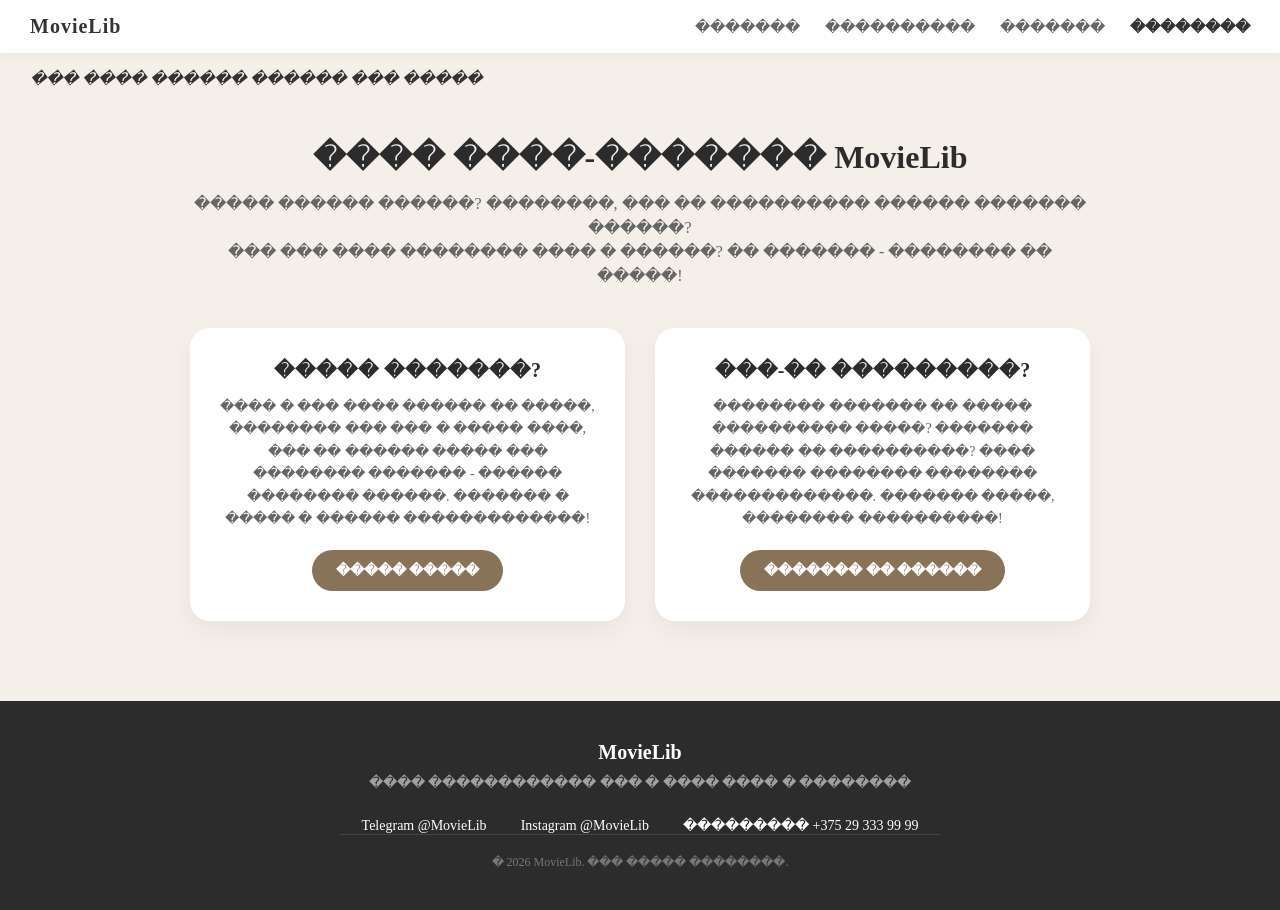
==== contact.htm @ 08030494 "Add files via upload" ====
<!DOCTYPE html>
<html>
<head>
    <title>�������� - MovieLib</title>
    <link rel="stylesheet" href="style.css">
</head>

<body>
    <!-- ===== ����� ===== -->
    <div class="nav-bar">
        <div class="nav-logo">MovieLib</div>
        <div class="nav-links">
            <a href="MovieLib.htm" class="link">�������</a>
            <a href="libraru.htm" class="link">����������</a>
            <a href="new.htm" class="link">�������</a>
            <a href="contact.htm" class="active">��������</a>
        </div>
    </div>

    <!-- ===== ������� ===== -->
    <p class="subtitle">��� ���� ������ ������ ��� �����</p>

    <!-- ===== �������� ������� ===== -->
    <div class="contact-section">
        <h2 class="contact-title">���� ����-������� MovieLib</h2>
        <p class="contact-subtitle">
            ����� ������ ������? ��������, ��� �� ���������� ������ ������� ������? <br>
            ��� ��� ���� �������� ���� � ������? �� ������� - �������� �� �����!
        </p>

        <!-- ��� �������� -->
        <div class="contact-cards">

            <div class="contact-card dashed">
                <h3>����� �������?</h3>
                <p>
                    ���� � ��� ���� ������ �� �����, �������� ��� ��� � ����� ����, ��� �� ������ ����� ��� �������� ������� - ������ �������� ������. ������� � ����� � ������ �������������!
                </p>
                <a href="redbutton.htm" class="btn btn-red">����� �����</a>
            </div>

            <div class="contact-card solid">
                <h3>���-�� ���������?</h3>
                <p>
                    �������� ������� �� ����� ���������� �����? ������� ������ �� ����������? ���� ������� �������� �������� �������������. ������� �����, �������� ����������!
                </p>
                <a href="#open-modal" class="btn btn-blue">������� �� ������</a>
            </div>

        </div>

            </div>

    <!-- ===== ����������� ���� ===== -->
    <div id="open-modal" class="modal-overlay">
        <div class="modal-window">
            <a href="#" class="modal-close-btn">X</a>
            <h3 class="modal-title">������ �������� MovieLib</h3>
            <p class="modal-text">���� ������ �� ����� 24/7 � ����� ������� ��������� �������. ��������� �����!</p>
            <div class="modal-buttons">
                <a href="https://t.me" target="_blank" class="modal-btn tg">�������� � Telegram</a>
                <a href="https://instagram.com" target="_blank" class="modal-btn ig">��� Instagram</a>
            </div>
        </div>
    </div>

    <!-- ===== ����� ===== -->
    <div class="footer">
        <div class="footer-logo">MovieLib</div>
        <div class="footer-slogan">���� ������������ ��� � ���� ���� � ��������</div>
        <div class="footer-links">
            <a href="#">Telegram @MovieLib</a>
            <a href="#">Instagram @MovieLib</a>
            <a href="#">��������� +375 29 333 99 99</a>
        </div>
        <hr class="footer-divider">
        <div class="footer-copyright">� 2026 MovieLib. ��� ����� ��������.</div>
    </div>

</body>
</html>
---- style.css ----
/*��� �����*/

body {
    background-color: #f4efe8;
    margin: 0;/*������� �������
        font-family: Arial, sans-serif;
}

html {
    scroll-behavior: smooth;
}


/* ����� */

.nav-bar {
    display: flex;
    justify-content: space-between;
    align-items: center;
    background-color: #ffffff;
    padding: 15px 30px;
    box-shadow: 0 2px 10px rgba(0, 0, 0, 0.05);
}

.nav-logo {
    font-weight: bold;
    font-size: 20px;
    color: #333;
    letter-spacing: 1px;
}

.nav-links {
    display: flex;
    gap: 25px;
}

.nav-links a {
    text-decoration: none;
    font-size: 15px;
    color: #666;
    font-weight: 500;
  }

.nav-links a.active {
    color: #333;
    font-weight: bold;
}


/* �������*/

.posters-container {
    display: flex;
    justify-content: center;
    gap: 20px;
    }

.poster-card {
    display: flex;
    flex-direction: column;
    align-items: center;
    text-align: center;
}

.poster-img {
    border-radius: 12px;
  }


/*
   ������� - ���������� */

.mood-section {
    max-width: 1200px;
    margin: 40px auto;
    text-align: center;
}

.mood-section input[type="radio"] { /*�������� ���������� �������� �������������*/
    display: none;
}

.mood-buttons-row {
    display: flex;
    justify-content: center;
    gap: 15px;
    flex-wrap: wrap;
    margin-bottom: 30px;
}

.mood-label {
    display: inline-block;
    padding: 14px 24px;
    background-color: #2c2c2c;
    color: #ffffff;
    font-size: 15px;
    font-weight: bold;
    border-radius: 25px;
    cursor: pointer;
    user-select: none;
    transition: all 0.3s ease;
}


#tab-romantic:checked ~ .mood-buttons-row label[for="tab-romantic"],
#tab-horror:checked ~ .mood-buttons-row label[for="tab-horror"],
#tab-cleaning:checked ~ .mood-buttons-row label[for="tab-cleaning"],
#tab-drama:checked ~ .mood-buttons-row label[for="tab-drama"] {
    background-color: #887359;
}

.mood-content-zone {
    display: flex;
    justify-content: center;
    width: 100%;
}

.mood-item {
    display: none;
    max-width: 550px;
    width: 100%;
}

.mood-item img {
    width: 100%;
    height: auto;
    border-radius: 16px;
    display: block;
}

#tab-romantic:checked ~ .mood-content-zone .romantic-content { display: block; }
#tab-horror:checked ~ .mood-content-zone .horror-content { display: block; }
#tab-cleaning:checked ~ .mood-content-zone .cleaning-content { display: block; }
#tab-drama:checked ~ .mood-content-zone .drama-content { display: block; }


/* ����� ���*/

.daily-movie-box {
    max-width: 850px;
    margin: 50px auto;
    padding: 0 20px;
}

.daily-title {
    text-align: center;
    color: #2c2c2c;
    font-size: 24px;
    margin-bottom: 25px;
    font-weight: bold;
}


/* ���������� */

.section-title {
    font-size: 45px;
    margin-top: 50px;
    margin-bottom: 30px;
}

.movie-item {
    display: flex;
    gap: 20px;
    margin-bottom: 30px;
    align-items: flex-start;
}

.movie-poster {
    border-radius: 12px;
    flex-shrink: 0;
}

.movie-title {
    margin: 0 0 10px 0;
    font-size: 24px;
}

.movie-text {
    margin: 0 0 10px 0;
    line-height: 1.5;
    color: #333;
}

.movie-meta {
    margin: 0;
    line-height: 1.5;
    color: #666;
}


/* ������*/

.footer {
    background-color: #2c2c2c;
    padding: 40px 20px;
    margin-top: 80px;
    text-align: center;
   }

.footer-logo {
    color: #ffffff;
    font-size: 20px;
    font-weight: bold;
    margin-bottom: 10px;
}

.footer-slogan {
    color: #a0a0a0;
    font-size: 14px;
    margin-bottom: 25px;
}

.footer-links a {
    color: #ffffff;
    text-decoration: none;
    margin: 0 15px;
    font-size: 14px;
}

.footer-divider {
    border: 0;
    border-top: 1px solid #444444;
    max-width: 600px;
    margin: 0 auto 20px auto;
}

.footer-copyright {
    color: #777777;
    font-size: 12px;
}


/* ����������� ����*/

.modal-overlay {
    position: fixed;
    top: 0;
    left: 0;
    right: 0;
    bottom: 0;
    background: rgba(0, 0, 0, 0.6);
    display: flex;
    justify-content: center;
    align-items: center;
    opacity: 0;
    pointer-events: none;
    transition: opacity 0.3s ease;
    z-index: 9999;
}

.modal-window {
    background: #ffffff;
    padding: 35px;
    border-radius: 20px;
    width: 100%;
    max-width: 400px;
    text-align: center;
    position: relative;
    box-shadow: 0 15px 40px rgba(0, 0, 0, 0.2);
    transform: scale(0.8);
    transition: transform 0.3s ease;
}

.modal-close-btn {
    position: absolute;
    top: 15px;
    right: 20px;
    color: #aaa;
    text-decoration: none;
    font-size: 24px;
    font-weight: bold;
}

.modal-close-btn:hover {
    color: #333;
}

.modal-overlay:target {
    opacity: 1;
    pointer-events: auto;
}

.modal-overlay:target .modal-window {
    transform: scale(1);
}


/*������� */

.new-section {
    max-width: 1200px;
    margin: 40px auto;
    padding: 0 20px;
}

.new-title {
    text-align: center;
    color: #2c2c2c;
    font-size: 28px;
    margin-bottom: 10px;
    font-weight: bold;
}

.new-subtitle {
    text-align: center;
    color: #888;
    font-size: 15px;
    margin-bottom: 40px;
}

.movie-grid {
    display: flex;
    justify-content: center;
    gap: 30px;
    flex-wrap: wrap;
}

.movie-card {
    width: 260px;
    position: relative;
    background: #ffffff;
    padding: 10px;
    border-radius: 16px;
    box-shadow: 0 8px 20px rgba(0, 0, 0, 0.05);
    text-align: center;
}

.movie-card img {
    width: 100%;
    height: 360px;
    object-fit: cover;
    border-radius: 12px;
    display: block;
    margin-bottom: 15px;
}

.movie-card h3 {
    font-size: 18px;
    color: #2c2c2c;
    margin: 0 0 5px 0;
}

.movie-card p {
    color: #888;
    font-size: 13px;
    margin: 0;
}

.movie-badge {
    position: absolute;
    top: 20px;
    left: 20px;
    color: white;
    padding: 6px 12px;
    font-size: 12px;
    font-weight: bold;
    border-radius: 20px;
}

.movie-badge.red {
    background-color: #ff3333;
    box-shadow: 0 4px 10px rgba(255, 51, 51, 0.3);
}

.movie-badge.blue {
    background-color: #0076ff;
    box-shadow: 0 4px 10px rgba(0, 118, 255, 0.3);
}

.movie-badge.orange {
    background-color: #e67e22;
    box-shadow: 0 4px 10px rgba(230, 126, 34, 0.3);
}


/* �������� */

.contact-section {
    max-width: 900px;
    margin: 50px auto;
    padding: 0 20px;
    text-align: center;
}

.contact-title {
    color: #2c2c2c;
    font-size: 32px;
    margin-bottom: 15px;
    font-weight: bold;
}

.contact-subtitle {
    color: #666;
    font-size: 16px;
    margin-bottom: 40px;
    line-height: 1.5;
}

.contact-cards {
    display: flex;
    justify-content: center;
    gap: 30px;
    flex-wrap: wrap;
    margin-bottom: 40px;
}

.contact-card {
    flex: 1;
    min-width: 280px;
    background: #ffffff;
    padding: 30px;
    border-radius: 20px;
    box-shadow: 0 10px 25px rgba(0, 0, 0, 0.05);
}

.contact-card h3 {
    font-size: 20px;
    color: #2c2c2c;
    margin: 0 0 10px 0;
}

.contact-card p {
    color: #666;
    font-size: 14px;
    line-height: 1.6;
    margin-bottom: 20px;
}

.btn {
    display: inline-block;
    padding: 12px 24px;
    font-weight: bold;
    border-radius: 25px;
    font-size: 14px;
    text-decoration: none;
    color: white;
    transition: background-color 0.3s;
}

.btn-red {
    background-color: #887359;
}

.btn-red:hover {
    background-color: #cc0000;
}

.btn-blue {
    background-color: #887359;
}

.btn-blue:hover {
    background-color: #0055cc;
}

.contact-channels {
    background-color: #2c2c2c;
    color: white;
    padding: 35px;
    border-radius: 20px;
    box-shadow: 0 10px 30px rgba(0, 0, 0, 0.1);
    margin-bottom: 50px;
}

.contact-channels h4 {
    font-size: 18px;
    margin: 0 0 20px 0;
    letter-spacing: 1px;
}

.channels-row {
    display: flex;
    justify-content: center;
    gap: 40px;
    flex-wrap: wrap;
}

.channel-item {
    text-align: center;
}

.channel-label {
    color: #888;
    font-size: 12px;
    margin: 0 0 5px 0;
}

.channel-value {
    font-size: 16px;
    font-weight: bold;
}


/* ============================================================
   �������� "����� �����"
   ============================================================ */

.form-section {
    max-width: 600px;
    margin: 40px auto;
    background: #ffffff;
    padding: 40px;
    border-radius: 20px;
    box-shadow: 0 10px 30px rgba(0, 0, 0, 0.05);
    border: 2px dashed #ff3333;
}

.form-title {
    color: #2c2c2c;
    font-size: 26px;
    margin: 0 0 10px 0;
    text-align: center;
}

.form-subtitle {
    color: #666;
    font-size: 14px;
    line-height: 1.5;
    margin-bottom: 30px;
    text-align: center;
}

.form-group {
    margin-bottom: 20px;
}

.form-group label {
    display: block;
    font-weight: bold;
    margin-bottom: 8px;
    color: #2c2c2c;
    font-size: 14px;
}

.form-group input,
.form-group textarea {
    width: 100%;
    padding: 12px;
    border: 1px solid #ccc;
    border-radius: 10px;
    box-sizing: border-box;
    font-size: 14px;
    font-family: Arial, sans-serif;
}

.form-group textarea {
    height: 100px;
    resize: none;
}

.form-group input:focus,
.form-group textarea:focus {
    outline: none;
    border-color: #ff3333;
}

.text-center {
    text-align: center;
}

.btn-submit {
    background-color: #ff3333;
    color: white;
    border: none;
    padding: 14px 40px;
    font-size: 15px;
    font-weight: bold;
    border-radius: 25px;
    cursor: pointer;
    transition: background-color 0.3s ease;
}

.btn-submit:hover {
    background-color: #cc0000;
}


/* ============================================================
   �������������� ������
   ============================================================ */

.subtitle {
    font-style: italic;
    margin-left: 30px;
    color: #333;
    margin-bottom: 40px;
}

.library-container {
    max-width: 1200px;
    margin: 0 auto;
    padding: 0 40px;
}

.daily-poster {
    display: block;
    width: 800px;
    max-width: 100%;
    margin: 0 auto;
    border-radius: 12px;
}
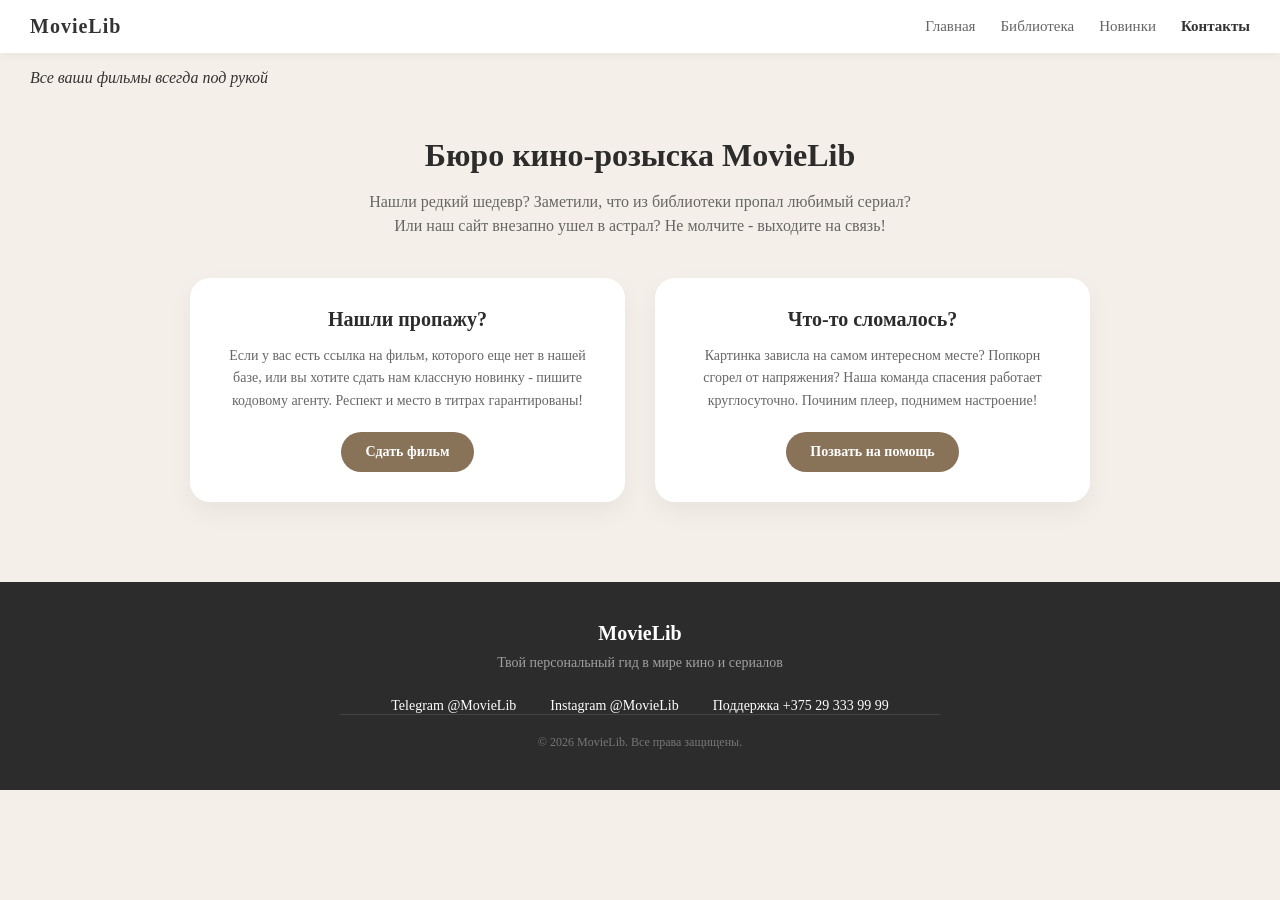
==== commit 8d94924d: "Add files via upload" ====
--- a/contact.htm
+++ b/contact.htm
@@ -1,80 +1,80 @@
 <!DOCTYPE html>
 <html>
 <head>
-    <title>�������� - MovieLib</title>
+    <title>Контакты - MovieLib</title>
     <link rel="stylesheet" href="style.css">
 </head>
 
 <body>
-    <!-- ===== ����� ===== -->
+    <!-- ===== ШАПКА ===== -->
     <div class="nav-bar">
         <div class="nav-logo">MovieLib</div>
         <div class="nav-links">
-            <a href="MovieLib.htm" class="link">�������</a>
-            <a href="libraru.htm" class="link">����������</a>
-            <a href="new.htm" class="link">�������</a>
-            <a href="contact.htm" class="active">��������</a>
+            <a href="index.htm" class="link">Главная</a>
+            <a href="libraru.htm" class="link">Библиотека</a>
+            <a href="new.htm" class="link">Новинки</a>
+            <a href="contact.htm" class="active">Контакты</a>
         </div>
     </div>
 
-    <!-- ===== ������� ===== -->
-    <p class="subtitle">��� ���� ������ ������ ��� �����</p>
+    <!-- ===== ПОДПИСЬ ===== -->
+    <p class="subtitle">Все ваши фильмы всегда под рукой</p>
 
-    <!-- ===== �������� ������� ===== -->
+    <!-- ===== ОСНОВНОЙ КОНТЕНТ ===== -->
     <div class="contact-section">
-        <h2 class="contact-title">���� ����-������� MovieLib</h2>
+        <h2 class="contact-title">Бюро кино-розыска MovieLib</h2>
         <p class="contact-subtitle">
-            ����� ������ ������? ��������, ��� �� ���������� ������ ������� ������? <br>
-            ��� ��� ���� �������� ���� � ������? �� ������� - �������� �� �����!
+            Нашли редкий шедевр? Заметили, что из библиотеки пропал любимый сериал? <br>
+            Или наш сайт внезапно ушел в астрал? Не молчите - выходите на связь!
         </p>
 
-        <!-- ��� �������� -->
+        <!-- Две карточки -->
         <div class="contact-cards">
 
             <div class="contact-card dashed">
-                <h3>����� �������?</h3>
+                <h3>Нашли пропажу?</h3>
                 <p>
-                    ���� � ��� ���� ������ �� �����, �������� ��� ��� � ����� ����, ��� �� ������ ����� ��� �������� ������� - ������ �������� ������. ������� � ����� � ������ �������������!
+                    Если у вас есть ссылка на фильм, которого еще нет в нашей базе, или вы хотите сдать нам классную новинку - пишите кодовому агенту. Респект и место в титрах гарантированы!
                 </p>
-                <a href="redbutton.htm" class="btn btn-red">����� �����</a>
+                <a href="redbutton.htm" class="btn btn-red">Сдать фильм</a>
             </div>
 
             <div class="contact-card solid">
-                <h3>���-�� ���������?</h3>
+                <h3>Что-то сломалось?</h3>
                 <p>
-                    �������� ������� �� ����� ���������� �����? ������� ������ �� ����������? ���� ������� �������� �������� �������������. ������� �����, �������� ����������!
+                    Картинка зависла на самом интересном месте? Попкорн сгорел от напряжения? Наша команда спасения работает круглосуточно. Починим плеер, поднимем настроение!
                 </p>
-                <a href="#open-modal" class="btn btn-blue">������� �� ������</a>
+                <a href="#open-modal" class="btn btn-blue">Позвать на помощь</a>
             </div>
 
         </div>
 
             </div>
 
-    <!-- ===== ����������� ���� ===== -->
+    <!-- ===== ВСПЛЫВАЮЩЕЕ ОКНО ===== -->
     <div id="open-modal" class="modal-overlay">
         <div class="modal-window">
             <a href="#" class="modal-close-btn">X</a>
-            <h3 class="modal-title">������ �������� MovieLib</h3>
-            <p class="modal-text">���� ������ �� ����� 24/7 � ����� ������� ��������� �������. ��������� �����!</p>
+            <h3 class="modal-title">Служба спасения MovieLib</h3>
+            <p class="modal-text">Наши агенты на связи 24/7 в самых удобных секретных каналах. Выбирайте любой!</p>
             <div class="modal-buttons">
-                <a href="https://t.me" target="_blank" class="modal-btn tg">�������� � Telegram</a>
-                <a href="https://instagram.com" target="_blank" class="modal-btn ig">��� Instagram</a>
+                <a href="https://t.me" target="_blank" class="modal-btn tg">Написать в Telegram</a>
+                <a href="https://instagram.com" target="_blank" class="modal-btn ig">Наш Instagram</a>
             </div>
         </div>
     </div>
 
-    <!-- ===== ����� ===== -->
+    <!-- ===== ФУТЕР ===== -->
     <div class="footer">
         <div class="footer-logo">MovieLib</div>
-        <div class="footer-slogan">���� ������������ ��� � ���� ���� � ��������</div>
+        <div class="footer-slogan">Твой персональный гид в мире кино и сериалов</div>
         <div class="footer-links">
             <a href="#">Telegram @MovieLib</a>
             <a href="#">Instagram @MovieLib</a>
-            <a href="#">��������� +375 29 333 99 99</a>
+            <a href="#">Поддержка +375 29 333 99 99</a>
         </div>
         <hr class="footer-divider">
-        <div class="footer-copyright">� 2026 MovieLib. ��� ����� ��������.</div>
+        <div class="footer-copyright">© 2026 MovieLib. Все права защищены.</div>
     </div>
 
 </body>
--- a/style.css
+++ b/style.css
@@ -1,8 +1,8 @@
-/*��� �����*/
+/*Общ стили*/
 
 body {
     background-color: #f4efe8;
-    margin: 0;/*������� �������
+    margin: 0;/*убирает отступы
         font-family: Arial, sans-serif;
 }
 
@@ -11,7 +11,7 @@
 }
 
 
-/* ����� */
+/* Шапка */
 
 .nav-bar {
     display: flex;
@@ -47,7 +47,7 @@
 }
 
 
-/* �������*/
+/* главная*/
 
 .posters-container {
     display: flex;
@@ -68,7 +68,7 @@
 
 
 /*
-   ������� - ���������� */
+   Главная - настроения */
 
 .mood-section {
     max-width: 1200px;
@@ -76,7 +76,7 @@
     text-align: center;
 }
 
-.mood-section input[type="radio"] { /*�������� ���������� �������� �������������*/
+.mood-section input[type="radio"] { /*скрывает некрасивые кружочки радиобаттонов*/
     display: none;
 }
 
@@ -134,7 +134,7 @@
 #tab-drama:checked ~ .mood-content-zone .drama-content { display: block; }
 
 
-/* ����� ���*/
+/* Фильм дня*/
 
 .daily-movie-box {
     max-width: 850px;
@@ -151,7 +151,7 @@
 }
 
 
-/* ���������� */
+/* библиотека */
 
 .section-title {
     font-size: 45px;
@@ -189,7 +189,7 @@
 }
 
 
-/* ������*/
+/* подвал*/
 
 .footer {
     background-color: #2c2c2c;
@@ -231,7 +231,7 @@
 }
 
 
-/* ����������� ����*/
+/* всплывающее окно*/
 
 .modal-overlay {
     position: fixed;
@@ -286,7 +286,7 @@
 }
 
 
-/*������� */
+/*новинки */
 
 .new-section {
     max-width: 1200px;
@@ -374,7 +374,7 @@
 }
 
 
-/* �������� */
+/* контакты */
 
 .contact-section {
     max-width: 900px;
@@ -493,7 +493,7 @@
 
 
 /* ============================================================
-   �������� "����� �����"
+   СТРАНИЦА "СДАТЬ ФИЛЬМ"
    ============================================================ */
 
 .form-section {
@@ -577,7 +577,7 @@
 
 
 /* ============================================================
-   �������������� ������
+   ДОПОЛНИТЕЛЬНЫЕ КЛАССЫ
    ============================================================ */
 
 .subtitle {
